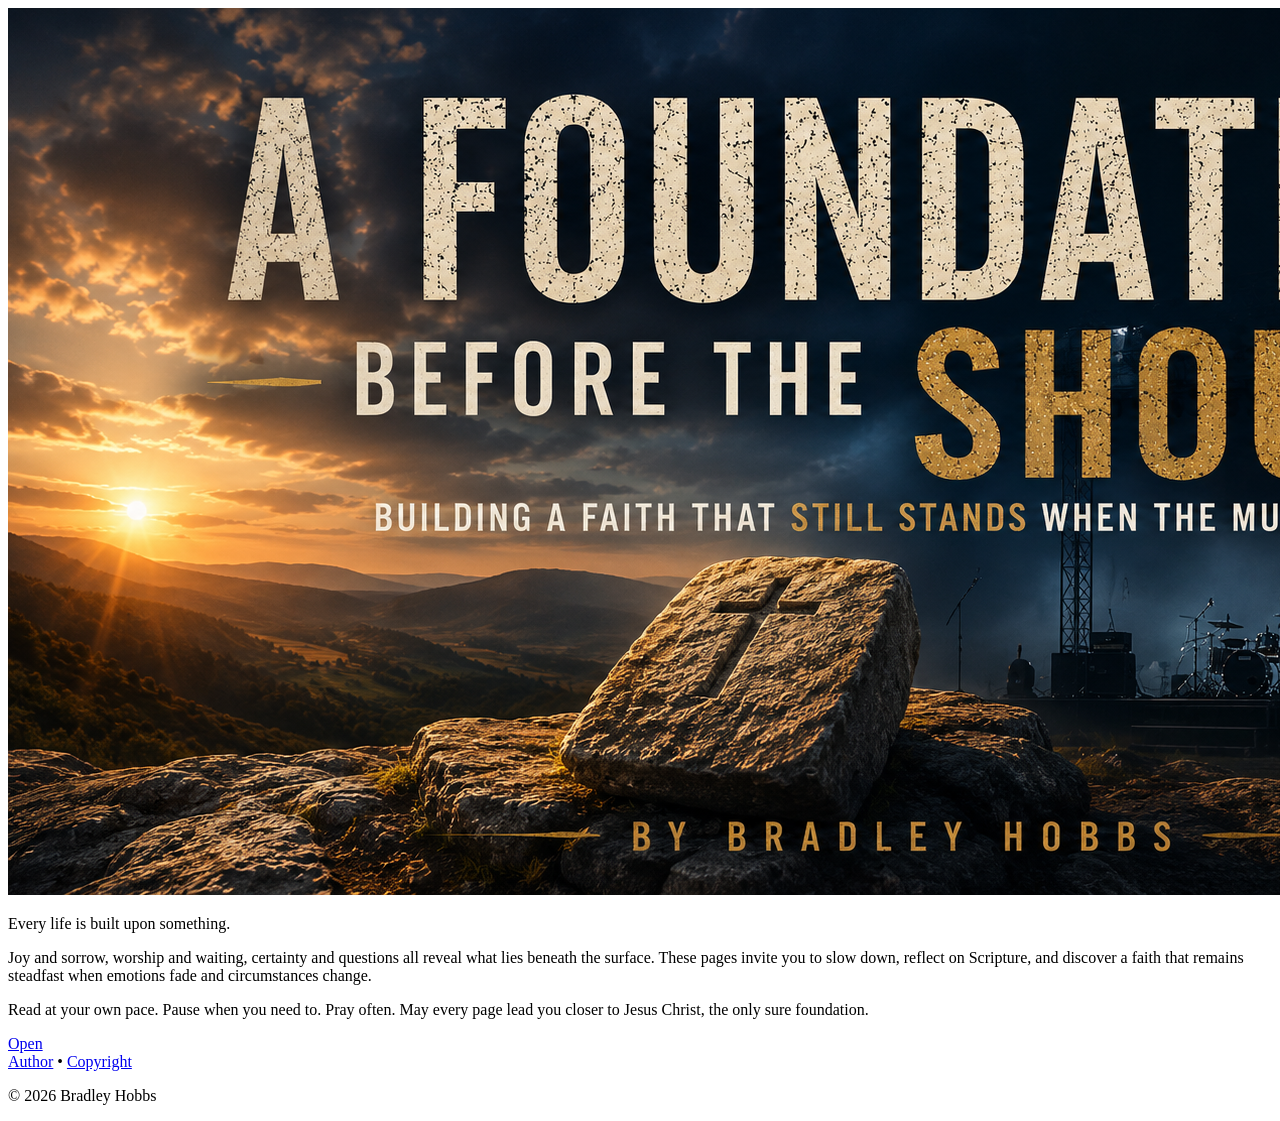
==== index.html @ 4d5207f8 "Create index.html" ====
<!DOCTYPE html>
<html lang="en">

<head>

<meta charset="UTF-8">
<meta name="viewport" content="width=device-width, initial-scale=1.0">

<title>A Foundation Before the Shout</title>

<link rel="preconnect" href="https://fonts.googleapis.com">
<link rel="preconnect" href="https://fonts.gstatic.com" crossorigin>

<link href="https://fonts.googleapis.com/css2?family=Bebas+Neue&family=Source+Serif+4:wght@400;600&display=swap" rel="stylesheet">

<link rel="stylesheet" href="styles.css">

</head>

<body>

<header>

    <img
        src="83EE2E0D-244C-40C9-940B-A63CA8CB6BC7.png"
        alt="A Foundation Before the Shout"
        class="hero-banner">

</header>

<main>

    <section class="landing">

        <div class="welcome">

            <p class="intro">

                Every life is built upon something.

            </p>

            <p>

                Joy and sorrow, worship and waiting, certainty and questions all reveal
                what lies beneath the surface. These pages invite you to slow down,
                reflect on Scripture, and discover a faith that remains steadfast when
                emotions fade and circumstances change.

            </p>

            <p>

                Read at your own pace. Pause when you need to. Pray often.
                May every page lead you closer to Jesus Christ, the only sure foundation.

            </p>

        </div>

        <a href="contents.html" class="open-button">

            Open

        </a>

    </section>

</main>

<footer>

    <nav>

        <a href="author.html">Author</a>

        <span>&bull;</span>

        <a href="copyright.html">Copyright</a>

    </nav>

    <p>

        &copy; 2026 Bradley Hobbs

    </p>

</footer>

</body>

</html>
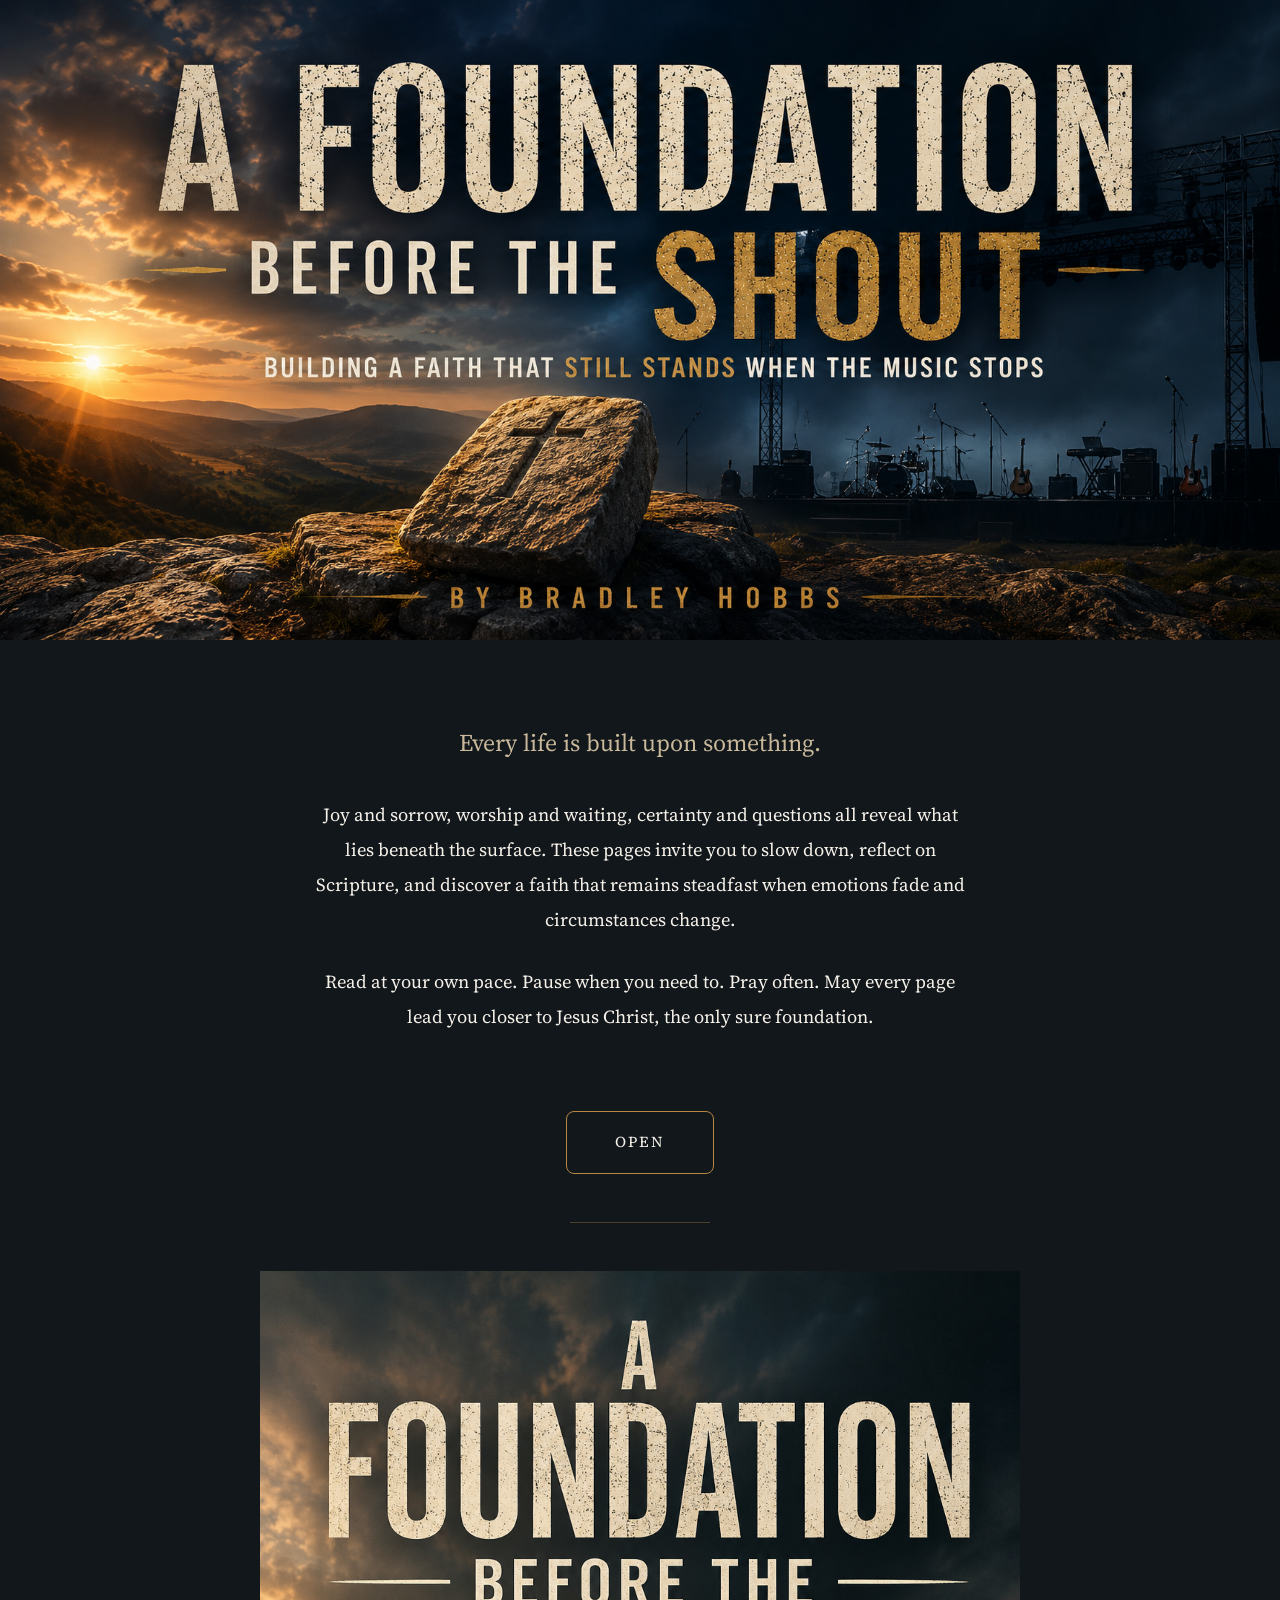
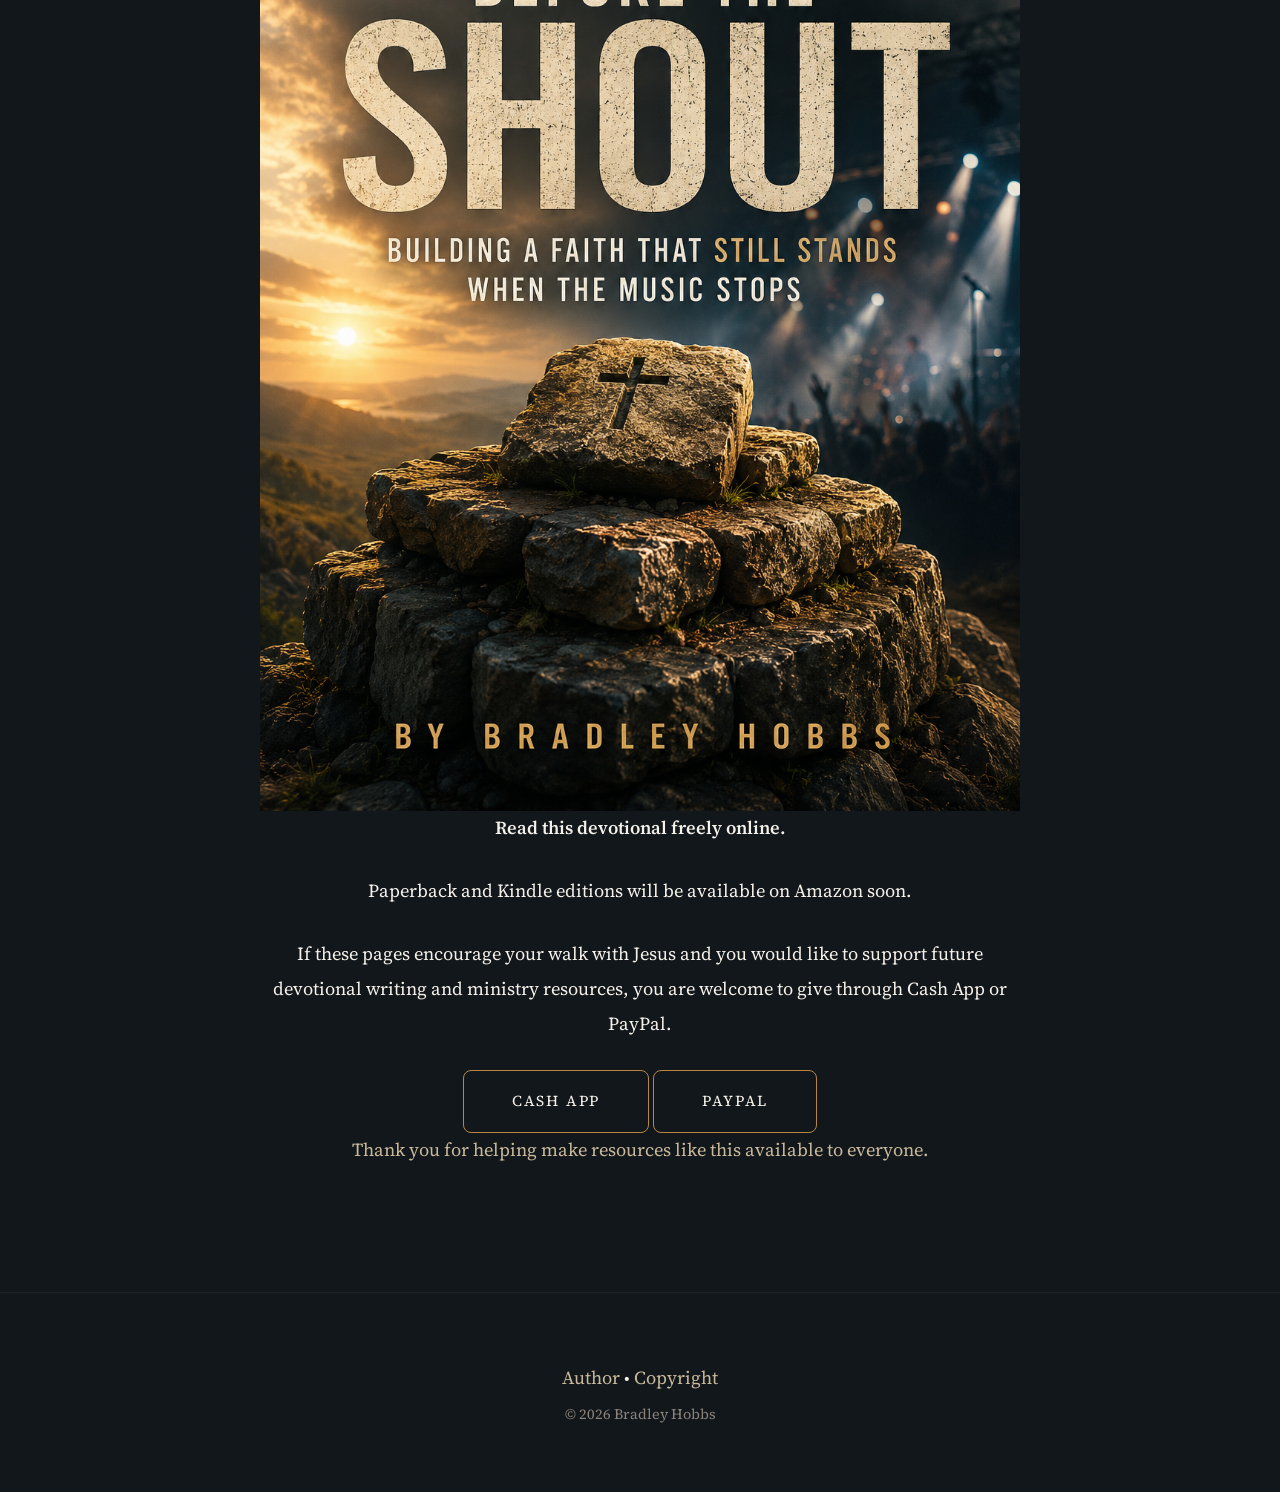
==== commit c8feb844: "Update index.html" ====
--- a/index.html
+++ b/index.html
@@ -29,43 +29,65 @@
 </header>
 
 <main>
-
     <section class="landing">
-
         <div class="welcome">
-
             <p class="intro">
-
                 Every life is built upon something.
-
             </p>
-
             <p>
-
                 Joy and sorrow, worship and waiting, certainty and questions all reveal
                 what lies beneath the surface. These pages invite you to slow down,
                 reflect on Scripture, and discover a faith that remains steadfast when
                 emotions fade and circumstances change.
-
             </p>
-
             <p>
-
                 Read at your own pace. Pause when you need to. Pray often.
                 May every page lead you closer to Jesus Christ, the only sure foundation.
-
             </p>
-
         </div>
-
         <a href="contents.html" class="open-button">
-
             Open
-
         </a>
-
+        <div class="page-divider"></div>
+        <section class="announcement">
+            <img
+                src="4C995C30-D3B3-4556-949D-75DAD744BB25.png"
+                alt="A Foundation Before the Shout Book Cover"
+                class="book-cover">
+            <p>
+                <strong>
+                Read this devotional freely online.
+                </strong>
+            </p>
+            <p>
+                Paperback and Kindle editions will be available on Amazon soon.
+            </p>
+            <p>
+                If these pages encourage your walk with Jesus and you would like
+                to support future devotional writing and ministry resources,
+                you are welcome to give through Cash App or PayPal.
+            </p>
+            <div class="donate-links">
+                <a
+                    href="https://cash.app/$brad1gabe"
+                    target="_blank"
+                    rel="noopener noreferrer"
+                    class="open-button">
+                    Cash App
+                </a>
+                <a
+                    href="https://www.paypal.com/paypalme/brad1god"
+                    target="_blank"
+                    rel="noopener noreferrer"
+                    class="open-button">
+                    PayPal
+                </a>
+            </div>
+            <p class="text-muted">
+                Thank you for helping make resources like this available to everyone.
+            </p>
+        </section>
     </section>
-
 </main>
 
 <footer>
--- a/styles.css
+++ b/styles.css
@@ -0,0 +1,1529 @@
+/*
+================================================
+
+A FOUNDATION BEFORE THE SHOUT
+
+Global Stylesheet
+
+Author: Bradley Hobbs
+
+Version: 1.0
+
+================================================
+*/
+
+/* ==========================================
+   ROOT
+========================================== */
+
+:root {
+
+    --background: #12171C;
+
+    --surface: #1B2026;
+
+    --text: #F5F1E9;
+
+    --muted: #C9B99A;
+
+    --accent: #B78642;
+
+    --border: rgba(183, 134, 66, .20);
+
+    --footer: #8A847B;
+
+    --page-width: 760px;
+
+    --hero-width: 1600px;
+
+    --transition: .30s ease;
+
+    --radius: 8px;
+
+}
+
+/* ==========================================
+   RESET
+========================================== */
+
+*,
+*::before,
+*::after {
+
+    margin: 0;
+
+    padding: 0;
+
+    box-sizing: border-box;
+
+}
+
+html {
+
+    scroll-behavior: smooth;
+
+    -webkit-text-size-adjust: 100%;
+
+}
+
+body {
+
+    min-height: 100vh;
+
+}
+
+/* ==========================================
+   BASE TYPOGRAPHY
+========================================== */
+
+body {
+
+    background: var(--background);
+
+    color: var(--text);
+
+    font-family: "Source Serif 4", serif;
+
+    font-size: clamp(1rem, .95rem + .25vw, 1.15rem);
+
+    line-height: 1.9;
+
+    font-weight: 400;
+
+    text-rendering: optimizeLegibility;
+
+    -webkit-font-smoothing: antialiased;
+
+    -moz-osx-font-smoothing: grayscale;
+
+}
+
+/* ==========================================
+   HEADINGS
+========================================== */
+
+h1,
+h2,
+h3,
+h4,
+h5,
+h6 {
+
+    font-family: "Bebas Neue", sans-serif;
+
+    font-weight: 400;
+
+    letter-spacing: .06em;
+
+    line-height: 1.2;
+
+}
+
+h1 {
+
+    font-size: clamp(2.6rem, 5vw, 4rem);
+
+}
+
+h2 {
+
+    font-size: clamp(1.8rem, 3vw, 2.4rem);
+
+}
+
+h3 {
+
+    font-size: clamp(1.5rem, 2vw, 1.8rem);
+
+}
+
+/* ==========================================
+   PARAGRAPHS
+========================================== */
+
+p {
+
+    margin-bottom: 1.75rem;
+
+    color: var(--text);
+
+}
+
+strong {
+
+    font-weight: 600;
+
+}
+
+/* ==========================================
+   IMAGES
+========================================== */
+
+img {
+
+    display: block;
+
+    max-width: 100%;
+
+    height: auto;
+
+}
+
+/* ==========================================
+   HERO BANNER
+========================================== */
+
+header {
+
+    width: 100%;
+
+    overflow: hidden;
+
+}
+
+.hero-banner {
+
+    display: block;
+
+    width: 100%;
+
+    max-width: var(--hero-width);
+
+    height: auto;
+
+    margin: 0 auto;
+
+}
+
+/* ==========================================
+   LINKS
+========================================== */
+
+a {
+
+    color: inherit;
+
+    text-decoration: none;
+
+    transition: var(--transition);
+
+}
+
+a:hover {
+
+    color: var(--accent);
+
+}
+
+a:focus-visible {
+
+    outline: 2px solid var(--accent);
+
+    outline-offset: 4px;
+
+}
+
+/* ==========================================
+   BUTTONS
+========================================== */
+
+.open-button {
+
+    display: inline-block;
+
+    padding: 1rem 3rem;
+
+    border: 1px solid var(--accent);
+
+    border-radius: var(--radius);
+
+    background: transparent;
+
+    color: var(--text);
+
+    font-size: .95rem;
+
+    letter-spacing: .12em;
+
+    text-transform: uppercase;
+
+    transition: var(--transition);
+
+}
+
+.open-button:hover {
+
+    background: var(--accent);
+
+    color: var(--background);
+
+}
+
+.open-button:focus-visible {
+
+    outline: 2px solid var(--accent);
+
+    outline-offset: 4px;
+
+}
+
+/* ==========================================
+   GLOBAL CONTAINERS
+========================================== */
+
+main,
+
+.reading-page,
+
+.contents-container {
+
+    width: min(92%, var(--page-width));
+
+    margin: 0 auto;
+
+}
+
+/* ==========================================
+   LANDING PAGE
+========================================== */
+
+.landing {
+
+    display: flex;
+
+    flex-direction: column;
+
+    justify-content: center;
+
+    align-items: center;
+
+    text-align: center;
+
+    padding: 5rem 0 6rem;
+
+}
+
+.welcome {
+
+    max-width: 700px;
+
+    margin-bottom: 3rem;
+
+}
+
+.welcome .intro {
+
+    color: var(--muted);
+
+    font-size: clamp(1.2rem, 2vw, 1.5rem);
+
+    margin-bottom: 2rem;
+
+}
+
+.welcome p {
+
+    max-width: 650px;
+
+    margin-left: auto;
+
+    margin-right: auto;
+
+}
+
+/* ==========================================
+   SPACING UTILITIES
+========================================== */
+
+.section {
+
+    padding: 4rem 0;
+
+}
+
+.center {
+
+    text-align: center;
+
+}
+
+.text-muted {
+
+    color: var(--muted);
+
+}
+
+
+/* ==========================================
+   HEADER
+========================================== */
+
+.page-header {
+
+    width: 100%;
+
+    padding: 2rem 1.5rem;
+
+}
+
+.page-header nav {
+
+    width: min(92%, var(--page-width));
+
+    margin: 0 auto;
+
+    display: flex;
+
+    justify-content: space-between;
+
+    align-items: center;
+
+    gap: 1rem;
+
+}
+
+.page-header nav a {
+
+    color: var(--muted);
+
+    font-size: .9rem;
+
+    text-transform: uppercase;
+
+    letter-spacing: .12em;
+
+    transition: var(--transition);
+
+}
+
+.page-header nav a:hover {
+
+    color: var(--text);
+
+}
+
+/* ==========================================
+   CONTENTS PAGE
+========================================== */
+
+.contents-container {
+
+    padding: 3rem 0 6rem;
+
+}
+
+.contents-container h1 {
+
+    text-align: center;
+
+    margin-bottom: 1rem;
+
+}
+
+.contents-intro {
+
+    max-width: 500px;
+
+    margin: 0 auto 4rem;
+
+    text-align: center;
+
+    color: var(--muted);
+
+    font-style: italic;
+
+    line-height: 2;
+
+}
+
+/* ==========================================
+   CONTENT GROUPS
+========================================== */
+
+.contents-section {
+
+    margin-bottom: 4rem;
+
+}
+
+.contents-section h2 {
+
+    color: var(--text);
+
+    margin-bottom: 1.5rem;
+
+    letter-spacing: .08em;
+
+    border-bottom: 1px solid var(--border);
+
+    padding-bottom: .75rem;
+
+}
+
+/* ==========================================
+   CONTENT LINKS
+========================================== */
+
+.contents-card {
+
+    display: flex;
+
+    justify-content: space-between;
+
+    align-items: center;
+
+    gap: 1rem;
+
+    padding: 1rem 0;
+
+    color: var(--muted);
+
+    border-bottom: 1px solid rgba(255,255,255,.04);
+
+    transition: var(--transition);
+
+}
+
+.contents-card:hover {
+
+    color: var(--text);
+
+    padding-left: .75rem;
+
+}
+
+.contents-card span:first-child {
+
+    flex: 1;
+
+}
+
+.contents-card span:last-child {
+
+    color: var(--accent);
+
+    font-size: 1.1rem;
+
+    transition: var(--transition);
+
+}
+
+.contents-card:hover span:last-child {
+
+    transform: translateX(6px);
+
+}
+
+/* ==========================================
+   PROGRESS INDICATOR
+========================================== */
+
+.progress {
+
+    display: flex;
+
+    justify-content: center;
+
+    align-items: center;
+
+    gap: .5rem;
+
+    margin: 0 auto 2.5rem;
+
+    color: var(--accent);
+
+    font-size: .8rem;
+
+    letter-spacing: .25rem;
+
+    opacity: .9;
+
+}
+
+/* ==========================================
+   DIVIDERS
+========================================== */
+
+.page-divider {
+
+    width: 140px;
+
+    height: 1px;
+
+    background: var(--accent);
+
+    opacity: .35;
+
+    margin: 3rem auto;
+
+}
+
+/* ==========================================
+   DECORATIVE SEPARATOR
+========================================== */
+
+.separator {
+
+    display: flex;
+
+    justify-content: center;
+
+    align-items: center;
+
+    margin: 3rem auto;
+
+    color: var(--accent);
+
+    opacity: .5;
+
+    letter-spacing: .4rem;
+
+    font-size: .85rem;
+
+}
+
+/* ==========================================
+   SIMPLE LIST SUPPORT
+========================================== */
+
+.contents-list {
+
+    list-style: none;
+
+    margin: 0;
+
+    padding: 0;
+
+}
+
+.contents-list li {
+
+    margin: 0;
+
+    padding: 0;
+
+}
+
+/* ==========================================
+   SUBTLE HOVER EFFECTS
+========================================== */
+
+.contents-card:hover,
+
+.page-header nav a:hover {
+
+    transition: .25s ease;
+
+}
+
+/* ==========================================
+   TABLET
+========================================== */
+
+@media (max-width: 768px) {
+
+    .page-header {
+
+        padding: 1.5rem;
+
+    }
+
+    .contents-container {
+
+        padding-top: 2rem;
+
+    }
+
+    .contents-section {
+
+        margin-bottom: 3rem;
+
+    }
+
+}
+
+/* ==========================================
+   SMALL MOBILE
+========================================== */
+
+@media (max-width: 480px) {
+
+    .contents-card {
+
+        padding: .9rem 0;
+
+    }
+
+    .contents-intro {
+
+        margin-bottom: 3rem;
+
+    }
+
+    .page-header nav {
+
+        font-size: .85rem;
+
+    }
+
+}
+
+
+/* ==========================================
+   READING PAGES
+========================================== */
+
+.reading-page {
+
+    width: min(92%, var(--page-width));
+
+    margin: 0 auto;
+
+    padding: 2rem 0 6rem;
+
+}
+
+/* ==========================================
+   CHAPTER TITLES
+========================================== */
+
+.reading-page h1 {
+
+    text-align: center;
+
+    margin-bottom: .5rem;
+
+    color: var(--text);
+
+}
+
+.chapter-subtitle {
+
+    text-align: center;
+
+    color: var(--muted);
+
+    font-style: italic;
+
+    font-size: clamp(1rem, 2vw, 1.3rem);
+
+    margin-bottom: 2.5rem;
+
+}
+
+/* ==========================================
+   BOOK CONTENT
+========================================== */
+
+.book-content {
+
+    max-width: 720px;
+
+    margin: 0 auto;
+
+}
+
+.book-content p {
+
+    margin-bottom: 1.8rem;
+
+    text-align: left;
+
+    text-wrap: pretty;
+
+    hyphens: auto;
+
+}
+
+.book-content strong {
+
+    color: var(--text);
+
+    font-weight: 600;
+
+}
+
+/* ==========================================
+   READING RHYTHM
+========================================== */
+
+.book-content p:last-child {
+
+    margin-bottom: 0;
+
+}
+
+.book-content blockquote {
+
+    margin: 2.5rem 0;
+
+    padding-left: 1.5rem;
+
+    border-left: 2px solid var(--accent);
+
+    color: var(--muted);
+
+    font-style: italic;
+
+}
+
+/* ==========================================
+   DEDICATION PAGE
+========================================== */
+
+.dedication {
+
+    max-width: 620px;
+
+    margin: 0 auto;
+
+    text-align: center;
+
+}
+
+.dedication p {
+
+    margin-bottom: 2rem;
+
+}
+
+/* ==========================================
+   PRAYER PAGES
+========================================== */
+
+.prayer {
+
+    max-width: 680px;
+
+    margin: 0 auto;
+
+}
+
+.prayer p:first-child {
+
+    font-weight: 600;
+
+    color: var(--muted);
+
+}
+
+.prayer p:last-child {
+
+    text-align: center;
+
+    margin-top: 3rem;
+
+    font-style: italic;
+
+}
+
+/* ==========================================
+   INTRODUCTION
+========================================== */
+
+.introduction {
+
+    max-width: 720px;
+
+    margin: 0 auto;
+
+}
+
+/* ==========================================
+   AUTHOR PAGE
+========================================== */
+
+.author {
+
+    max-width: 700px;
+
+    margin: 0 auto;
+
+    text-align: center;
+
+}
+
+.author-image {
+
+    width: 180px;
+
+    height: 180px;
+
+    border-radius: 50%;
+
+    margin: 0 auto 2rem;
+
+    border: 2px solid var(--border);
+
+    object-fit: cover;
+
+}
+
+.author h2 {
+
+    margin-bottom: 1rem;
+
+}
+
+.author p {
+
+    max-width: 650px;
+
+    margin-left: auto;
+
+    margin-right: auto;
+
+}
+
+/* ==========================================
+   PAGE NAVIGATION
+========================================== */
+
+.page-navigation {
+
+    display: flex;
+
+    justify-content: space-between;
+
+    align-items: center;
+
+    gap: 1rem;
+
+    margin-top: 5rem;
+
+    padding-top: 2rem;
+
+    border-top: 1px solid var(--border);
+
+}
+
+.page-navigation a {
+
+    color: var(--muted);
+
+    text-transform: uppercase;
+
+    letter-spacing: .08em;
+
+    font-size: .9rem;
+
+}
+
+.page-navigation a:hover {
+
+    color: var(--text);
+
+}
+
+/* ==========================================
+   FOOTER
+========================================== */
+
+footer {
+
+    width: 100%;
+
+    text-align: center;
+
+    padding: 4rem 2rem;
+
+    border-top: 1px solid rgba(255,255,255,.05);
+
+}
+
+footer p:first-child {
+
+    color: var(--muted);
+
+    font-style: italic;
+
+    margin-bottom: 1rem;
+
+}
+
+footer p:last-child {
+
+    color: var(--footer);
+
+    font-size: .9rem;
+
+    margin-bottom: 0;
+
+}
+
+/* ==========================================
+   TEXT SELECTION
+========================================== */
+
+::selection {
+
+    background: var(--accent);
+
+    color: var(--background);
+
+}
+
+/* ==========================================
+   SCROLLBAR
+========================================== */
+
+::-webkit-scrollbar {
+
+    width: 10px;
+
+}
+
+::-webkit-scrollbar-track {
+
+    background: var(--background);
+
+}
+
+::-webkit-scrollbar-thumb {
+
+    background: rgba(183,134,66,.35);
+
+    border-radius: 10px;
+
+}
+
+::-webkit-scrollbar-thumb:hover {
+
+    background: rgba(183,134,66,.60);
+
+}
+
+/* ==========================================
+   FADE IN
+========================================== */
+
+.reading-page,
+.contents-container,
+.landing {
+
+    animation: fadeIn .6s ease;
+
+}
+
+@keyframes fadeIn {
+
+    from {
+
+        opacity: 0;
+
+        transform: translateY(12px);
+
+    }
+
+    to {
+
+        opacity: 1;
+
+        transform: translateY(0);
+
+    }
+
+}
+
+/* ==========================================
+   TABLET
+========================================== */
+
+@media (max-width: 768px) {
+
+    .book-content {
+
+        max-width: 100%;
+
+    }
+
+    .page-navigation {
+
+        flex-direction: column;
+
+        text-align: center;
+
+        gap: 1.5rem;
+
+    }
+
+    .author-image {
+
+        width: 150px;
+
+        height: 150px;
+
+    }
+
+}
+
+/* ==========================================
+   MOBILE
+========================================== */
+
+@media (max-width: 480px) {
+
+    .reading-page {
+
+        padding-top: 1rem;
+
+        padding-bottom: 4rem;
+
+    }
+
+    .chapter-subtitle {
+
+        margin-bottom: 2rem;
+
+    }
+
+    .book-content p {
+
+        margin-bottom: 1.5rem;
+
+    }
+
+}
+
+/* ==========================================
+   ACCESSIBILITY
+========================================== */
+
+:focus-visible {
+
+    outline: 2px solid var(--accent);
+
+    outline-offset: 4px;
+
+}
+
+html:focus-within {
+
+    scroll-behavior: smooth;
+
+}
+
+button,
+a {
+
+    min-height: 44px;
+
+    display: inline-flex;
+
+    align-items: center;
+
+}
+
+/* ==========================================
+   REDUCED MOTION
+========================================== */
+
+@media (prefers-reduced-motion: reduce) {
+
+    * {
+
+        animation: none !important;
+
+        transition: none !important;
+
+        scroll-behavior: auto !important;
+
+    }
+
+}
+
+/* ==========================================
+   PRINT
+========================================== */
+
+@media print {
+
+    body {
+
+        background: #ffffff;
+
+        color: #000000;
+
+        font-size: 12pt;
+
+        line-height: 1.6;
+
+    }
+
+    header,
+    footer,
+    .page-navigation,
+    .progress {
+
+        display: none;
+
+    }
+
+    .reading-page,
+    .book-content {
+
+        width: 100%;
+
+        max-width: 100%;
+
+        margin: 0;
+
+        padding: 0;
+
+    }
+
+    a {
+
+        color: #000000;
+
+        text-decoration: none;
+
+    }
+
+}
+
+/* ==========================================
+   LARGE DESKTOPS
+========================================== */
+
+@media (min-width: 1400px) {
+
+    :root {
+
+        --page-width: 820px;
+
+    }
+
+}
+
+/* ==========================================
+   ULTRAWIDE DISPLAYS
+========================================== */
+
+@media (min-width: 1800px) {
+
+    :root {
+
+        --page-width: 860px;
+
+    }
+
+}
+
+/* ==========================================
+   LANDSCAPE PHONES
+========================================== */
+
+@media (max-height: 500px) and (orientation: landscape) {
+
+    .landing {
+
+        padding: 3rem 0;
+
+    }
+
+}
+
+/* ==========================================
+   LISTS
+========================================== */
+
+ul,
+ol {
+
+    margin: 0 0 2rem 1.5rem;
+
+}
+
+li {
+
+    margin-bottom: .75rem;
+
+}
+
+/* ==========================================
+   TABLES
+========================================== */
+
+table {
+
+    width: 100%;
+
+    border-collapse: collapse;
+
+    margin: 2rem 0;
+
+}
+
+th,
+td {
+
+    padding: 1rem;
+
+    border-bottom: 1px solid var(--border);
+
+    text-align: left;
+
+}
+
+th {
+
+    color: var(--muted);
+
+}
+
+/* ==========================================
+   CODE
+========================================== */
+
+code {
+
+    background: rgba(255,255,255,.05);
+
+    padding: .15rem .4rem;
+
+    border-radius: 4px;
+
+    font-size: .95em;
+
+}
+
+pre {
+
+    overflow-x: auto;
+
+}
+
+/* ==========================================
+   HR
+========================================== */
+
+hr {
+
+    border: 0;
+
+    height: 1px;
+
+    background: var(--border);
+
+    margin: 3rem auto;
+
+}
+
+/* ==========================================
+   UTILITY CLASSES
+========================================== */
+
+.text-center {
+
+    text-align: center;
+
+}
+
+.text-left {
+
+    text-align: left;
+
+}
+
+.text-right {
+
+    text-align: right;
+
+}
+
+.mt-1 {
+
+    margin-top: 1rem;
+
+}
+
+.mt-2 {
+
+    margin-top: 2rem;
+
+}
+
+.mt-3 {
+
+    margin-top: 3rem;
+
+}
+
+.mb-1 {
+
+    margin-bottom: 1rem;
+
+}
+
+.mb-2 {
+
+    margin-bottom: 2rem;
+
+}
+
+.mb-3 {
+
+    margin-bottom: 3rem;
+
+}
+
+.hidden {
+
+    display: none;
+
+}
+
+.rounded {
+
+    border-radius: var(--radius);
+
+}
+
+/* ==========================================
+   BOOK LAYOUT ENHANCEMENTS
+========================================== */
+
+.book-content {
+
+    position: relative;
+
+}
+
+.book-content::before {
+
+    content: "";
+
+    display: block;
+
+    width: 48px;
+
+    height: 2px;
+
+    background: var(--accent);
+
+    opacity: .30;
+
+    margin: 0 auto 3rem;
+
+}
+
+.book-content::after {
+
+    content: "";
+
+    display: block;
+
+    width: 48px;
+
+    height: 2px;
+
+    background: var(--accent);
+
+    opacity: .30;
+
+    margin: 3rem auto 0;
+
+}
+
+/* ==========================================
+   SUBTLE PAGE EFFECT
+========================================== */
+
+.reading-page {
+
+    position: relative;
+
+}
+
+.reading-page::before {
+
+    content: "";
+
+    position: absolute;
+
+    inset: 0;
+
+    pointer-events: none;
+
+    background:
+
+    radial-gradient(circle at top,
+    rgba(255,255,255,.015),
+    transparent 60%);
+
+}
+
+/* ==========================================
+   FOOTER LINKS
+========================================== */
+
+footer a {
+
+    color: var(--muted);
+
+}
+
+footer a:hover {
+
+    color: var(--text);
+
+}
+
+/* ==========================================
+   HERO ENHANCEMENT
+========================================== */
+
+.hero-banner {
+
+    box-shadow:
+
+    0 8px 40px rgba(0,0,0,.25);
+
+}
+
+/* ==========================================
+   IMAGE SUPPORT
+========================================== */
+
+figure {
+
+    margin: 3rem 0;
+
+}
+
+figcaption {
+
+    margin-top: 1rem;
+
+    text-align: center;
+
+    color: var(--muted);
+
+    font-size: .9rem;
+
+}
+
+/* ==========================================
+   FINAL POLISH
+========================================== */
+
+body {
+
+    overflow-x: hidden;
+
+}
+
+::selection {
+
+    background: var(--accent);
+
+    color: var(--background);
+
+}
+
+html {
+
+    background: var(--background);
+
+}
